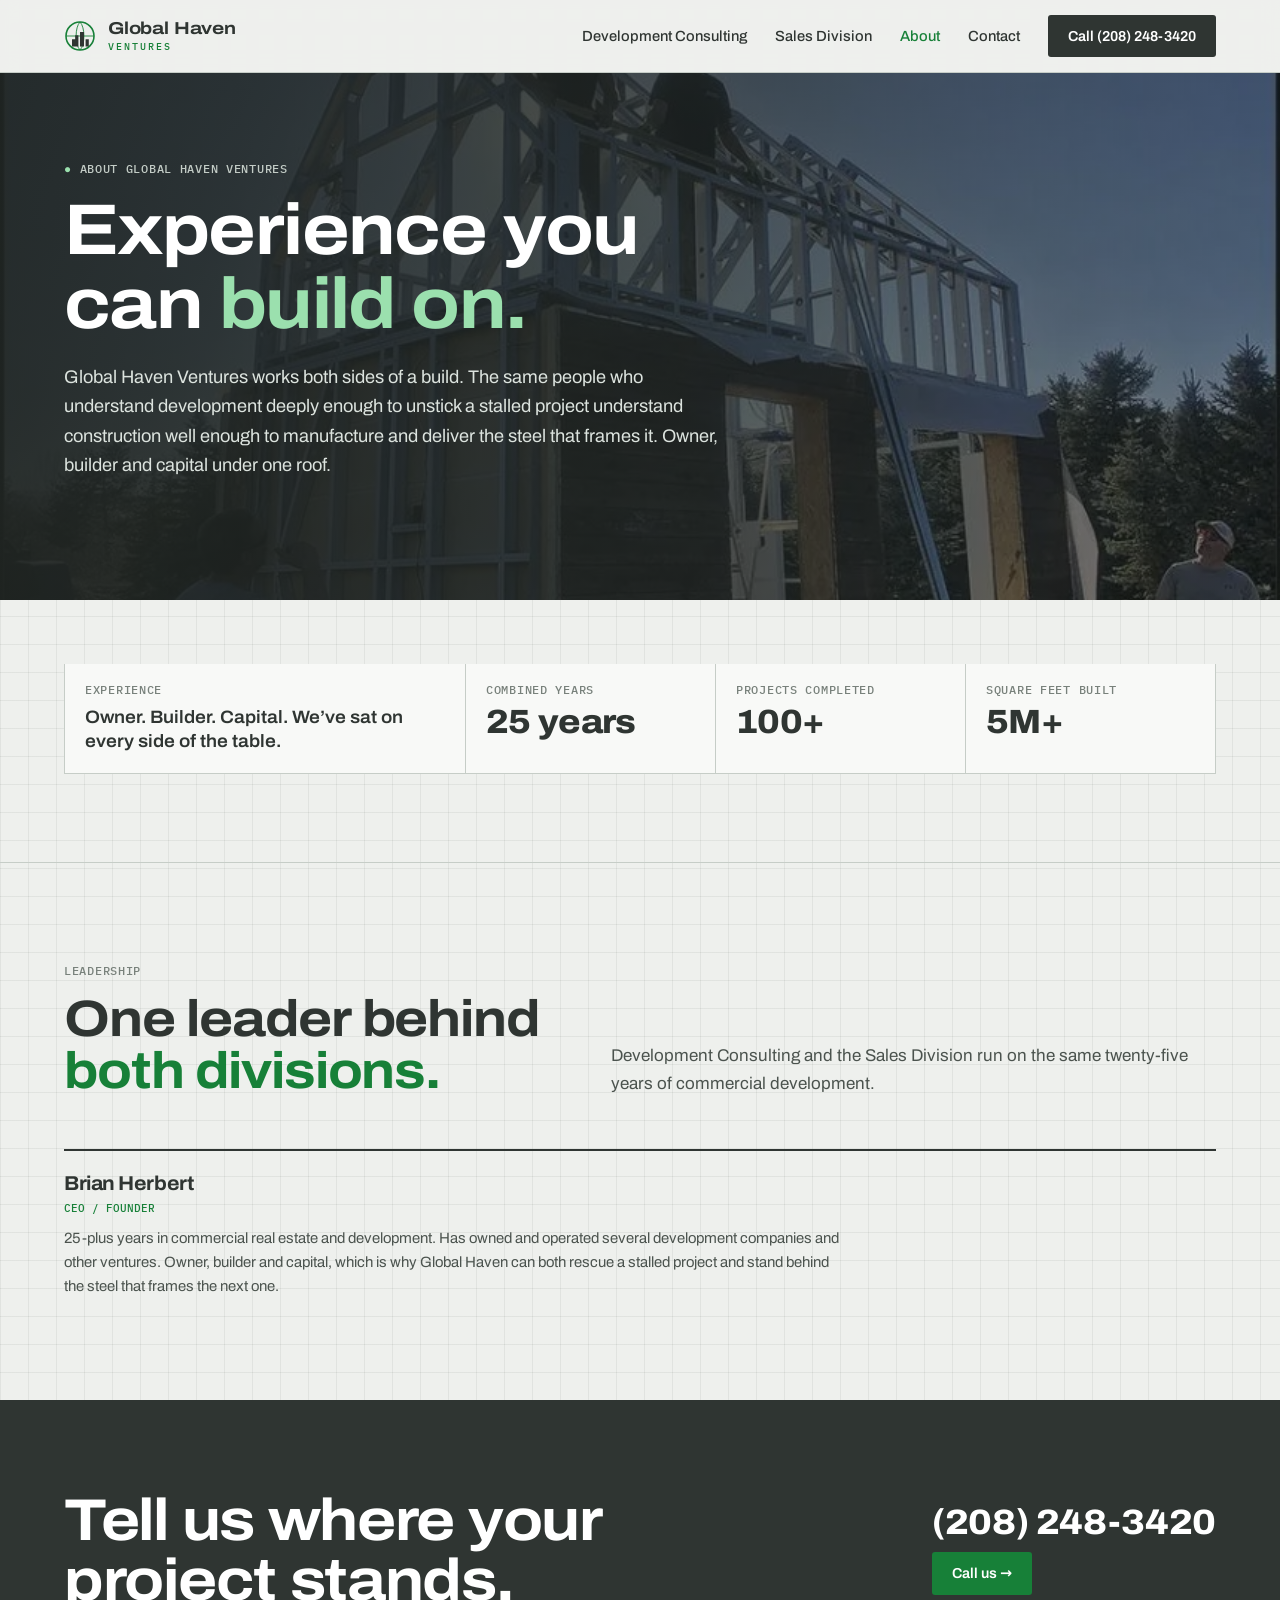
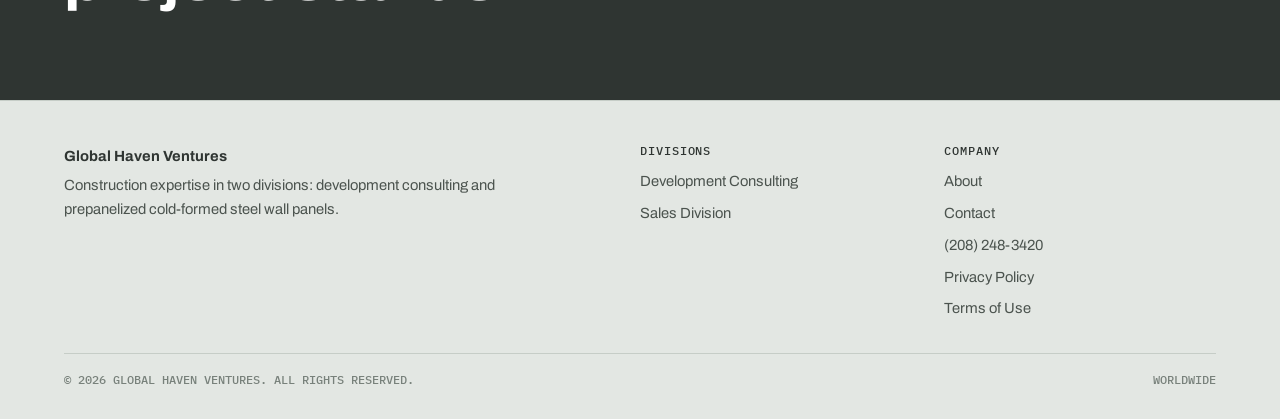
==== about.html @ a0193b82 "Deploy fix13.com — 2026-10-08T18:32Z" ====
<!DOCTYPE html>
<html lang="en">
<head>
<meta charset="utf-8" />
<meta name="viewport" content="width=device-width, initial-scale=1" />
<title>About | Global Haven Ventures</title>
<meta name="description" content="Global Haven Ventures works both sides of a build: owner, builder and capital under one roof, led by founder Brian Herbert." />
<meta name="robots" content="noindex,nofollow" />
<meta name="theme-color" content="#2F3532" />
<link rel="stylesheet" href="/ghv.css" />
<link rel="preload" href="/assets/archivo-latin-wdth-normal.woff2" as="font" type="font/woff2" crossorigin />
<link rel="preload" href="/assets/g1-crew.webp" as="image" />
</head>
<body>
<header><div class="wrap">
  <a class="mark" href="/" aria-label="Global Haven Ventures home"><svg viewBox="0 0 40 40" aria-hidden="true"><circle cx="20" cy="20" r="17.5" fill="none" stroke="#178038" stroke-width="2"/><path d="M2.5 20h35M20 2.5c-6.5 6.5-6.5 28.5 0 35M20 2.5c6.5 6.5 6.5 28.5 0 35" fill="none" stroke="#178038" stroke-width="1.1"/><path d="M10 33V24h4v-5h4v14M20 33V15h5v18M27 33v-9h4v9" fill="#2F3532"/></svg><b>Global Haven<small>Ventures</small></b></a>
  <nav aria-label="Main"><a href="/consulting">Development Consulting</a><a href="/steel">Sales Division</a><a href="/about" aria-current=page>About</a><a href="/contact">Contact</a><a class="btn" href="tel:+12082483420">Call (208) 248-3420</a>
    <details class="menu"><summary aria-label="Menu">Menu</summary><div class="menu-panel"><a href="/consulting">Development Consulting</a><a href="/steel">Sales Division</a><a href="/about">About</a><a href="/contact">Contact</a><a href="tel:+12082483420">Call (208) 248-3420</a></div></details>
  </nav>
</div></header>
<main>
<section class="hero photo-hero page-hero"><img class="hero-bg" src="/assets/g1-crew.webp" alt="Global Haven crew standing up a steel frame on site" width="860" height="642"><div class="wrap">
  <div class="tag"><b>●</b> About Global Haven Ventures</div>
  <h1 style="margin-top:20px">Experience you can <span>build on.</span></h1>
  <p class="lead">Global Haven Ventures works both sides of a build. The same people who understand development deeply enough to unstick a stalled project understand construction well enough to manufacture and deliver the steel that frames it. Owner, builder and capital under one roof.</p>
</div></section>

<section class="band"><div class="wrap">
  <div class="cred">
    <div><span class="tag">Experience</span><p>Owner. Builder. Capital. We’ve sat on every side of the table.</p></div>
    <div><span class="tag">Combined years</span><span class="stat">25 years</span></div>
    <div><span class="tag">Projects completed</span><span class="stat">100+</span></div>
    <div><span class="tag">Square feet built</span><span class="stat">5M+</span></div>
  </div>
</div></section>

<section class="sec" id="team"><div class="wrap">
  <div class="head">
    <div><div class="tag">Leadership</div><h2>One leader behind <span>both divisions.</span></h2></div>
    <p>Development Consulting and the Sales Division run on the same twenty-five years of commercial development.</p>
  </div>
  <div class="people solo">
    <div><h3>Brian Herbert</h3><span class="role">CEO / Founder</span><p>25-plus years in commercial real estate and development. Has owned and operated several development companies and other ventures. Owner, builder and capital, which is why Global Haven can both rescue a stalled project and stand behind the steel that frames the next one.</p></div>
  </div>
</div></section>

<section class="close" id="contact"><div class="wrap">
  <h2>Tell us where your project stands.</h2>
  <div class="side"><a class="phone" href="tel:+12082483420">(208) 248-3420</a><a class="btn green" href="tel:+12082483420">Call us →</a></div>
</div></section>
</main>
<footer><div class="wrap">
  <div class="grid">
    <div><b style="color:var(--ink)">Global Haven Ventures</b><p style="margin:6px 0 0;max-width:30em">Construction expertise in two divisions: development consulting and prepanelized cold-formed steel wall panels.</p></div>
    <div><h4>Divisions</h4><a href="/consulting">Development Consulting</a><a href="/steel">Sales Division</a></div>
    <div><h4>Company</h4><a href="/about">About</a><a href="/contact">Contact</a><a href="tel:+12082483420">(208) 248-3420</a><a href="/privacy-policy.html">Privacy Policy</a><a href="/terms.html">Terms of Use</a></div>
  </div>
  <div class="legal"><span>© 2026 Global Haven Ventures. All rights reserved.</span><span>Worldwide</span></div>
</div></footer>
</body>
</html>
---- ghv.css ----
/* Global Haven Ventures — fix13.com staging. Self-hosted fonts (no third-party requests). */
@font-face{font-family:"Archivo";font-style:normal;font-weight:100 900;font-stretch:62% 125%;font-display:swap;src:url(/assets/archivo-latin-wdth-normal.woff2) format("woff2-variations"),url(/assets/archivo-latin-wdth-normal.woff2) format("woff2")}
@font-face{font-family:"IBM Plex Mono";font-weight:400;font-display:swap;src:url(/assets/ibm-plex-mono-latin-400-normal.woff2) format("woff2")}
@font-face{font-family:"IBM Plex Mono";font-weight:500;font-display:swap;src:url(/assets/ibm-plex-mono-latin-500-normal.woff2) format("woff2")}
:root{
  --sheet:#EEF0ED; --sheet-2:#E3E7E3; --card:#F8F9F7; --grid:rgba(53,59,55,.07);
  --line:#C6CDC7; --ink:#2F3532; --text:#4B534E; --soft:#78817B;
  --green:#23B14D; --green-ink:#178038; --green-wash:#DDEFE2;
  --tbd:#8A5A0B; --tbd-bg:#FFF6E3; --tbd-line:#D9A441;
  --display:"Archivo",system-ui,-apple-system,"Segoe UI",sans-serif;
  --mono:"IBM Plex Mono",ui-monospace,"SFMono-Regular",Menlo,monospace;
  color-scheme:light;
}
*{box-sizing:border-box}
body{margin:0;background:var(--sheet);color:var(--text);font:400 17px/1.62 var(--display);font-stretch:100%;-webkit-font-smoothing:antialiased;
  background-image:linear-gradient(var(--grid) 1px,transparent 1px),linear-gradient(90deg,var(--grid) 1px,transparent 1px);background-size:28px 28px}
img{max-width:100%;height:auto;display:block}
a{color:inherit}
.wrap{max-width:1240px;margin:0 auto;padding-inline:clamp(16px,4vw,44px)}
h1,h2,h3{font-family:var(--display);font-stretch:112%;color:var(--ink);font-weight:700;margin:0;letter-spacing:-.022em;line-height:1.02;text-wrap:balance}
.tag{font:500 .74rem/1 var(--mono);letter-spacing:.06em;text-transform:uppercase;color:var(--soft)}
.tag b{color:var(--green-ink);font-weight:500}

header{position:sticky;top:env(safe-area-inset-top,0px);z-index:10;background:rgba(238,240,237,.94);backdrop-filter:blur(8px);border-bottom:1px solid var(--line)}
header .wrap{display:flex;align-items:center;justify-content:space-between;height:72px;gap:20px}
.mark{display:flex;align-items:center;gap:12px;text-decoration:none}
.mark svg{width:32px;height:32px}
.mark b{font:700 1.08rem/1 var(--display);font-stretch:118%;color:var(--ink);letter-spacing:-.01em}
.mark b small{display:block;font:500 .62rem/1 var(--mono);letter-spacing:.2em;color:var(--green-ink);margin-top:5px;text-transform:uppercase}
nav{display:flex;align-items:center;gap:28px}
nav a{font:500 .92rem/1 var(--display);color:var(--ink);text-decoration:none}
nav a:hover{color:var(--green-ink)}
.btn{display:inline-flex;align-items:center;gap:10px;font:600 .9rem/1 var(--display);text-decoration:none;padding:14px 20px;border-radius:3px;background:var(--ink);color:#fff;transition:background .15s}
.btn:hover{background:var(--green-ink)}
.btn.green{background:var(--green-ink)}
.btn.green:hover{background:#106B2D}

/* hero */
.hero{padding-block:clamp(48px,6vw,80px) clamp(40px,5vw,64px)}
.hero .grid{display:grid;grid-template-columns:.95fr 1.05fr;gap:clamp(24px,4vw,56px);align-items:center}
.hero h1{font-size:clamp(2.7rem,5.8vw,5rem);margin:20px 0 0}
.hero h1 span{color:var(--green-ink)}
.hero p{font-size:1.14rem;max-width:32em;margin:24px 0 32px}
.hero .ctas{display:flex;gap:12px;flex-wrap:wrap}
.drawing{background:var(--card);border:1px solid var(--line);position:relative}
.axo{width:100%;height:auto;display:block;padding:14px}
.axo .back{stroke:#AEB6AF;stroke-width:1;stroke-dasharray:3 3}
.axo .stud{fill:#D9DED9;stroke:#59625C;stroke-width:1}
.axo .stud-side{fill:#C4CBC5;stroke:#59625C;stroke-width:.8}
.axo .track{fill:#CDD3CE;stroke:#59625C;stroke-width:1}
.axo .track-top{fill:#E6EAE6;stroke:#59625C;stroke-width:.8}
.axo .insul{fill:#F3E7C8;stroke:none}
.axo .hatch{stroke:#D4BE85;stroke-width:1}
.axo .conduit{stroke:#23B14D;stroke-width:3;stroke-linecap:round}
.axo .pipe{stroke:#3F7FB3;stroke-width:3;stroke-linecap:round}
.axo .sheath{fill:rgba(35,177,77,.16);stroke:#178038;stroke-width:1.2}
.axo .sheath-line{stroke:rgba(23,128,56,.35);stroke-width:1}
.axo .lead{fill:none;stroke:#2F3532;stroke-width:.9}
.axo .dot{fill:#2F3532}
.axo .lbl{font:500 11px var(--mono);fill:#2F3532;letter-spacing:.04em}
.titleblock{display:grid;grid-template-columns:1.4fr 1fr 1fr;border-top:1px solid var(--line)}
.titleblock div{padding:10px 14px;font:500 .7rem/1.35 var(--mono);color:var(--soft);text-transform:uppercase;letter-spacing:.04em}
.titleblock div+div{border-left:1px solid var(--line)}
.titleblock b{display:block;color:var(--ink);font-weight:500;margin-top:3px}

/* fork */
.fork{display:grid;grid-template-columns:1fr 1fr;gap:16px;margin-top:clamp(40px,5vw,64px)}
.fork a{display:grid;grid-template-columns:auto 1fr auto;gap:18px;align-items:start;background:var(--card);border:1px solid var(--line);padding:24px 24px;text-decoration:none;transition:border-color .15s,transform .15s}
.fork a:hover{border-color:var(--green);transform:translateY(-2px)}
.fork .no{font:500 .78rem/1 var(--mono);color:var(--green-ink);border:1px solid var(--green);padding:6px 7px;border-radius:2px}
.fork h3{font-size:1.5rem;font-stretch:108%}
.fork p{margin:8px 0 0;font-size:.96rem;color:var(--soft)}
.fork .arr{font:500 1.3rem/1 var(--mono);color:var(--ink)}

/* section heads */
.sec{padding-block:clamp(64px,8vw,104px);border-top:1px solid var(--line)}
.sec .head{display:grid;grid-template-columns:.9fr 1.1fr;gap:clamp(24px,4vw,64px);align-items:end;margin-bottom:clamp(32px,4vw,52px)}
.sec h2{font-size:clamp(2.1rem,4vw,3.3rem);margin-top:16px}
.sec .head p{margin:0;max-width:36em}

/* process */
.process{display:grid;grid-template-columns:repeat(6,1fr);border-top:2px solid var(--ink);counter-reset:s}
.process li{list-style:none;padding:18px 16px 0 0;position:relative}
.process li:before{counter-increment:s;content:"0" counter(s);display:block;font:500 .78rem/1 var(--mono);color:var(--green-ink);margin-bottom:14px}
.process li:after{content:"";position:absolute;top:-6px;left:0;width:10px;height:10px;background:var(--sheet);border:2px solid var(--ink);border-radius:50%}
.process h3{font-size:1.15rem;font-stretch:105%;margin-bottom:8px}
.process p{font-size:.92rem;margin:0;color:var(--soft)}
ol.process{padding:0;margin:0}

/* spec table */
.table-wrap{overflow-x:auto;background:var(--card);border:1px solid var(--line)}
table{width:100%;border-collapse:collapse;min-width:640px}
th,td{text-align:left;padding:16px 18px;border-bottom:1px solid var(--line);vertical-align:top}
th{font:500 .72rem/1 var(--mono);letter-spacing:.06em;text-transform:uppercase;color:var(--soft);background:var(--sheet-2)}
td:first-child{font:600 1.04rem/1.3 var(--display);color:var(--ink);font-stretch:106%;white-space:nowrap}
tr:last-child td{border-bottom:0}
.fit{display:inline-block;font:500 .72rem/1 var(--mono);text-transform:uppercase;letter-spacing:.04em;padding:6px 8px;border-radius:2px;background:var(--green-wash);color:var(--green-ink);white-space:nowrap}
.fit.gray{background:var(--sheet-2);color:var(--soft)}

/* split */
.split{display:grid;grid-template-columns:1fr 1fr;gap:16px;align-items:start}
.panel{background:var(--card);border:1px solid var(--line);padding:clamp(24px,3vw,36px)}
.panel h3{font-size:1.6rem;margin:14px 0 12px}
.panel p{margin:0 0 16px}
.panel ul{list-style:none;padding:0;margin:0;border-top:1px solid var(--line)}
.panel li{display:flex;justify-content:space-between;gap:16px;padding:11px 0;border-bottom:1px solid var(--line);font-size:.95rem;color:var(--ink)}
.panel li span{font:500 .78rem/1.5 var(--mono);color:var(--soft);text-align:right}
.photo{margin:0;border:1px solid var(--line);background:var(--card)}
.photo img{width:100%;aspect-ratio:16/10;object-fit:cover;filter:saturate(.7)}
.photo figcaption{font:500 .7rem/1.4 var(--mono);color:var(--soft);text-transform:uppercase;padding:10px 14px;border-top:1px solid var(--line)}

.close{background:var(--ink);color:#C9D0CA;padding-block:clamp(56px,7vw,96px)}
.close .wrap{display:flex;justify-content:space-between;align-items:center;gap:28px;flex-wrap:wrap}
.close h2{color:#fff;font-size:clamp(2.2rem,4.6vw,3.8rem);max-width:12em}
.close .side{display:grid;gap:12px;justify-items:start}
footer{background:var(--sheet-2);padding-block:44px 30px;font-size:.92rem;border-top:1px solid var(--line)}
footer .grid{display:grid;grid-template-columns:2fr 1fr 1fr;gap:32px;padding-bottom:24px;border-bottom:1px solid var(--line)}
footer h4{font:500 .72rem/1 var(--mono);letter-spacing:.08em;text-transform:uppercase;color:var(--ink);margin:0 0 14px}
footer a{display:block;text-decoration:none;margin-bottom:8px}
footer a:hover{color:var(--green-ink)}
footer .legal{display:flex;justify-content:space-between;gap:16px;flex-wrap:wrap;padding-top:18px;font:500 .74rem/1.4 var(--mono);color:var(--soft);text-transform:uppercase}
a:focus-visible{outline:2px solid var(--green);outline-offset:3px}

@media (max-width:960px){
  nav a:not(.btn){display:none}
  .hero .grid,.sec .head,.split{grid-template-columns:1fr}
  .process{grid-template-columns:1fr 1fr 1fr;row-gap:28px}
  footer .grid{grid-template-columns:1fr 1fr}
}
@media (max-width:600px){
  .fork{grid-template-columns:1fr}
  .process{grid-template-columns:1fr 1fr}
  .titleblock{grid-template-columns:1fr}
  .titleblock div+div{border-left:0;border-top:1px solid var(--line)}
  footer .grid{grid-template-columns:1fr}
  nav .btn{padding:11px 14px;font-size:.82rem}
}
@media (prefers-reduced-motion:reduce){*{transition:none!important}}
/* v2 additions: brand-level hero with a division index; each division owns its own pitch. */
.btn.ghost{background:transparent;color:var(--ink);box-shadow:inset 0 0 0 1px var(--ink)}
.btn.ghost:hover{background:var(--ink);color:#fff}
.hero h1{max-width:13.5em}
.index{background:var(--card);border:1px solid var(--line)}
.index-head,.index-foot{display:flex;justify-content:space-between;font:500 .72rem/1 var(--mono);text-transform:uppercase;letter-spacing:.06em;color:var(--soft);padding:14px 20px;background:var(--sheet-2)}
.index-head{border-bottom:1px solid var(--line)}
.index-foot{border-top:1px solid var(--line);background:transparent}
.index a{display:grid;grid-template-columns:auto 1fr auto;gap:18px;align-items:start;padding:26px 20px;text-decoration:none;transition:background .15s}
.index a+a{border-top:1px solid var(--line)}
.index a:hover{background:var(--green-wash)}
.index .no{font:500 .78rem/1 var(--mono);color:var(--green-ink);border:1px solid var(--green);padding:6px 7px;border-radius:2px}
.index h3{font-size:1.55rem;font-stretch:110%}
.index p{margin:8px 0 0;font-size:.95rem;color:var(--soft)}
.index .arr{font:500 1.3rem/1 var(--mono);color:var(--ink)}
.band{padding-block:0 clamp(56px,7vw,88px)}
.wide{margin:0;border:1px solid var(--line);background:var(--card)}
.wide img{width:100%;aspect-ratio:21/8;object-fit:cover;object-position:50% 55%;filter:saturate(.7)}
.wide figcaption{display:flex;justify-content:space-between;gap:12px;font:500 .7rem/1.4 var(--mono);color:var(--soft);text-transform:uppercase;padding:10px 14px;border-top:1px solid var(--line)}
.cred{display:grid;grid-template-columns:1.6fr 1fr 1fr 1fr;border:1px solid var(--line);border-top:0;background:var(--card)}
.cred div{padding:20px;display:grid;gap:10px;align-content:start;justify-items:start}
.cred div+div{border-left:1px solid var(--line)}
.close .phone{font:800 clamp(1.6rem,3vw,2.2rem)/1 var(--display);font-stretch:108%;color:#fff;text-decoration:none;letter-spacing:-.01em}
.cred .stat{font:800 2.1rem/1 var(--display);font-stretch:108%;color:var(--ink);letter-spacing:-.02em}
.cred p{margin:0;font:600 1.12rem/1.3 var(--display);font-stretch:106%;color:var(--ink)}
.division .div-label{display:flex;align-items:center;gap:12px;font:500 .78rem/1 var(--mono);text-transform:uppercase;letter-spacing:.06em;color:var(--ink);margin-bottom:22px}
.division .div-label .no{color:#fff;background:var(--green-ink);padding:6px 8px;border-radius:2px}
.division .head{align-items:start}
.division h2{margin-top:0;font-size:clamp(2.3rem,4.6vw,3.8rem)}
.division h2 span,.sec h2 span{color:var(--green-ink)}
.cons-grid{display:grid;grid-template-columns:1fr 1.3fr;gap:16px;margin-bottom:28px}
.blockers{list-style:none;padding:0;margin:16px 0;display:flex;flex-wrap:wrap;gap:8px}
.blockers li{font:500 .9rem/1 var(--display);color:var(--ink);background:var(--sheet);border:1px solid var(--line);padding:10px 12px;border-radius:2px}
.terms{list-style:none;padding:0;margin:14px 0 16px;border-top:1px solid var(--line)}
.terms li{display:grid;grid-template-columns:200px 1fr;gap:16px;padding:14px 0;border-bottom:1px solid var(--line)}
.terms b{font:600 1.02rem/1.35 var(--display);color:var(--ink);font-stretch:106%}
.terms span{font-size:.95rem}
.small{font-size:.9rem;color:var(--soft);margin:0}
.division.steel{background:rgba(227,231,227,.55)}
.steel-grid{display:grid;grid-template-columns:1.15fr .85fr;gap:16px;margin-bottom:clamp(40px,5vw,60px);align-items:stretch}
.payoff{background:var(--card);border:1px solid var(--line);padding:clamp(22px,3vw,32px);display:flex;flex-direction:column;gap:4px}
.pay{padding:16px 0;border-bottom:1px solid var(--line)}
.pay h3{font-size:1.2rem;font-stretch:106%;margin-bottom:6px}
.pay p{margin:0;font-size:.95rem}
.payoff .small{margin-top:14px}
.division .process{margin-bottom:clamp(40px,5vw,56px)}
.division .table-wrap{margin-bottom:28px}
.people{display:grid;grid-template-columns:repeat(4,1fr);border-top:2px solid var(--ink)}
.people div{padding:22px 20px 0 0}
.people div+div{padding-left:20px;border-left:1px solid var(--line)}
.people h3{font-size:1.25rem;font-stretch:106%}
.people .role{display:block;font:500 .7rem/1.3 var(--mono);text-transform:uppercase;color:var(--green-ink);margin:8px 0 10px}
.people p{margin:0;font-size:.93rem}
@media (max-width:960px){
  .cred{grid-template-columns:1fr 1fr}
  .cred div:nth-child(3){border-left:0}
  .cred div:nth-child(n+3){border-top:1px solid var(--line)}
  .cons-grid,.steel-grid{grid-template-columns:1fr}
  .people{grid-template-columns:1fr 1fr}
  .people div,.people div+div{padding:20px 16px 20px 0;border-left:0;border-bottom:1px solid var(--line)}
  .wide img{aspect-ratio:16/9}
}
@media (max-width:600px){
  .cred{grid-template-columns:1fr}
  .cred div+div{border-left:0;border-top:1px solid var(--line)}
  .terms li{grid-template-columns:1fr;gap:4px}
  .people{grid-template-columns:1fr}
}

.photos{display:grid;grid-template-columns:1fr 1fr 1.5fr;gap:16px;margin-bottom:clamp(40px,5vw,60px)}
.photos figure{margin:0;border:1px solid var(--line);background:var(--card);display:flex;flex-direction:column}
.photos img{width:100%;height:440px;object-fit:cover}
.photos figcaption{display:flex;justify-content:space-between;gap:10px;font:500 .68rem/1.4 var(--mono);color:var(--soft);text-transform:uppercase;padding:10px 12px;border-top:1px solid var(--line)}
.wide img{object-position:50% 45%}
@media (max-width:960px){.photos{grid-template-columns:1fr 1fr}.photos figure:last-child{grid-column:1/-1}.photos img{height:360px}}
@media (max-width:600px){.photos{grid-template-columns:1fr}.photos img{height:300px}}
.panel .blockers li{display:inline-block;padding:10px 12px;border:1px solid var(--line);border-radius:2px;background:var(--sheet)}
.panel .blockers{border-top:0}
.panel .terms li{display:grid;grid-template-columns:200px 1fr;gap:16px;justify-content:initial}
.panel .terms li span{font:400 .95rem/1.5 var(--display);color:var(--text);text-align:left}
@media (max-width:600px){.panel .terms li{grid-template-columns:1fr;gap:4px}}
.people.solo{grid-template-columns:minmax(0,46em)}
.people.solo div{padding-right:0}

/* v3 hero: copy #6 on a job-site photo */
.photo-hero{position:relative;overflow:hidden;background:#2C312E;padding-block:clamp(64px,8vw,112px)}
.photo-hero .hero-bg{position:absolute;inset:0;width:100%;height:100%;object-fit:cover;object-position:62% 45%}
.photo-hero:before{content:"";position:absolute;inset:0;z-index:1;background:linear-gradient(90deg,rgba(32,37,34,.93) 0%,rgba(32,37,34,.82) 45%,rgba(32,37,34,.45) 100%)}
.photo-hero .wrap{position:relative;z-index:2}
.photo-hero .tag{color:#C3CCC6}
.photo-hero .tag b{color:#9BE0AE}
.photo-hero h1{color:#fff;font-size:clamp(3rem,6.6vw,5.6rem)}
.photo-hero h1 span{color:#9BE0AE}
.photo-hero .grid > div > p{color:#DCE3DE}
.photo-hero .index p{color:var(--soft)}
.photo-hero .ctas .btn.ghost.light{color:#fff;background:transparent;box-shadow:inset 0 0 0 1px #fff}
.photo-hero .ctas .btn.ghost.light:hover{background:#fff;color:var(--ink)}
.photo-hero .index{box-shadow:0 24px 50px -28px rgba(0,0,0,.6)}
.band{padding-top:clamp(40px,5vw,64px)}

/* Divisions card: frosted glass (option A) */
.photo-hero .index{background:rgba(30,35,32,.45);-webkit-backdrop-filter:blur(10px) saturate(1.1);backdrop-filter:blur(10px) saturate(1.1);border:1px solid rgba(255,255,255,.22);border-radius:6px;overflow:hidden;box-shadow:none}
.photo-hero .index-head{background:transparent;color:#C3CCC6;border-bottom:1px solid rgba(255,255,255,.16)}
.photo-hero .index-foot{background:transparent;color:#AEB8B1;border-top:1px solid rgba(255,255,255,.16)}
.photo-hero .index a+a{border-top:1px solid rgba(255,255,255,.16)}
.photo-hero .index a:hover{background:rgba(255,255,255,.08)}
.photo-hero .index h3{color:#fff}
.photo-hero .index p{color:#C9D2CC}
.photo-hero .index .no{color:#9BE0AE;border-color:rgba(155,224,174,.6)}
.photo-hero .index .arr{color:#fff}

/* site shell: mobile menu, current page, compact page heroes, contact, legal docs */
.menu{display:none;position:relative}
.menu summary{list-style:none;cursor:pointer;font:500 .8rem/1 var(--mono);text-transform:uppercase;letter-spacing:.06em;color:var(--ink);border:1px solid var(--line);padding:10px 12px;border-radius:3px;background:var(--card)}
.menu summary::-webkit-details-marker{display:none}
.menu-panel{position:absolute;right:0;top:calc(100% + 8px);background:var(--card);border:1px solid var(--line);min-width:230px;box-shadow:0 18px 40px -20px rgba(0,0,0,.35)}
.menu-panel a{display:block;padding:14px 16px;text-decoration:none;color:var(--ink);font-weight:500}
.menu-panel a+a{border-top:1px solid var(--line)}
nav a[aria-current=page]{color:var(--green-ink)}
.page-hero{padding-block:clamp(56px,7vw,96px)}
.page-hero h1{font-size:clamp(2.6rem,5.6vw,4.6rem);max-width:14em}
.page-hero .lead{color:#DCE3DE;font-size:1.14rem;max-width:36em;margin:22px 0 30px}
.page-hero .div-label{display:flex;align-items:center;gap:12px;font:500 .78rem/1 var(--mono);text-transform:uppercase;letter-spacing:.06em;color:#C3CCC6;margin-bottom:20px}
.page-hero .div-label .no{color:#fff;background:var(--green-ink);padding:6px 8px;border-radius:2px}
.sec.first{border-top:0}
.reach{display:grid;grid-template-columns:1.1fr .9fr;gap:16px;margin-bottom:16px}
.reach .phone-big{display:block;font:800 clamp(2rem,5vw,3.4rem)/1 var(--display);font-stretch:108%;color:var(--ink);text-decoration:none;letter-spacing:-.02em;margin:16px 0 18px}
.reach .phone-big:hover{color:var(--green-ink)}
.cards3{display:grid;grid-template-columns:repeat(3,1fr);gap:16px}
.cards3 .panel h3{font-size:1.35rem;margin:12px 0 8px}
.doc{max-width:48em}
.doc h1{font-size:clamp(2.2rem,4vw,3rem);margin:14px 0 8px}
.doc h2{font-size:1.4rem;font-stretch:106%;margin:34px 0 10px}
.doc p{margin:0 0 14px}
.doc .small{margin-bottom:24px}
@media (max-width:960px){
  .menu{display:block}
  .reach,.cards3{grid-template-columns:1fr}
}
@media (max-width:600px){nav .btn{display:none}}
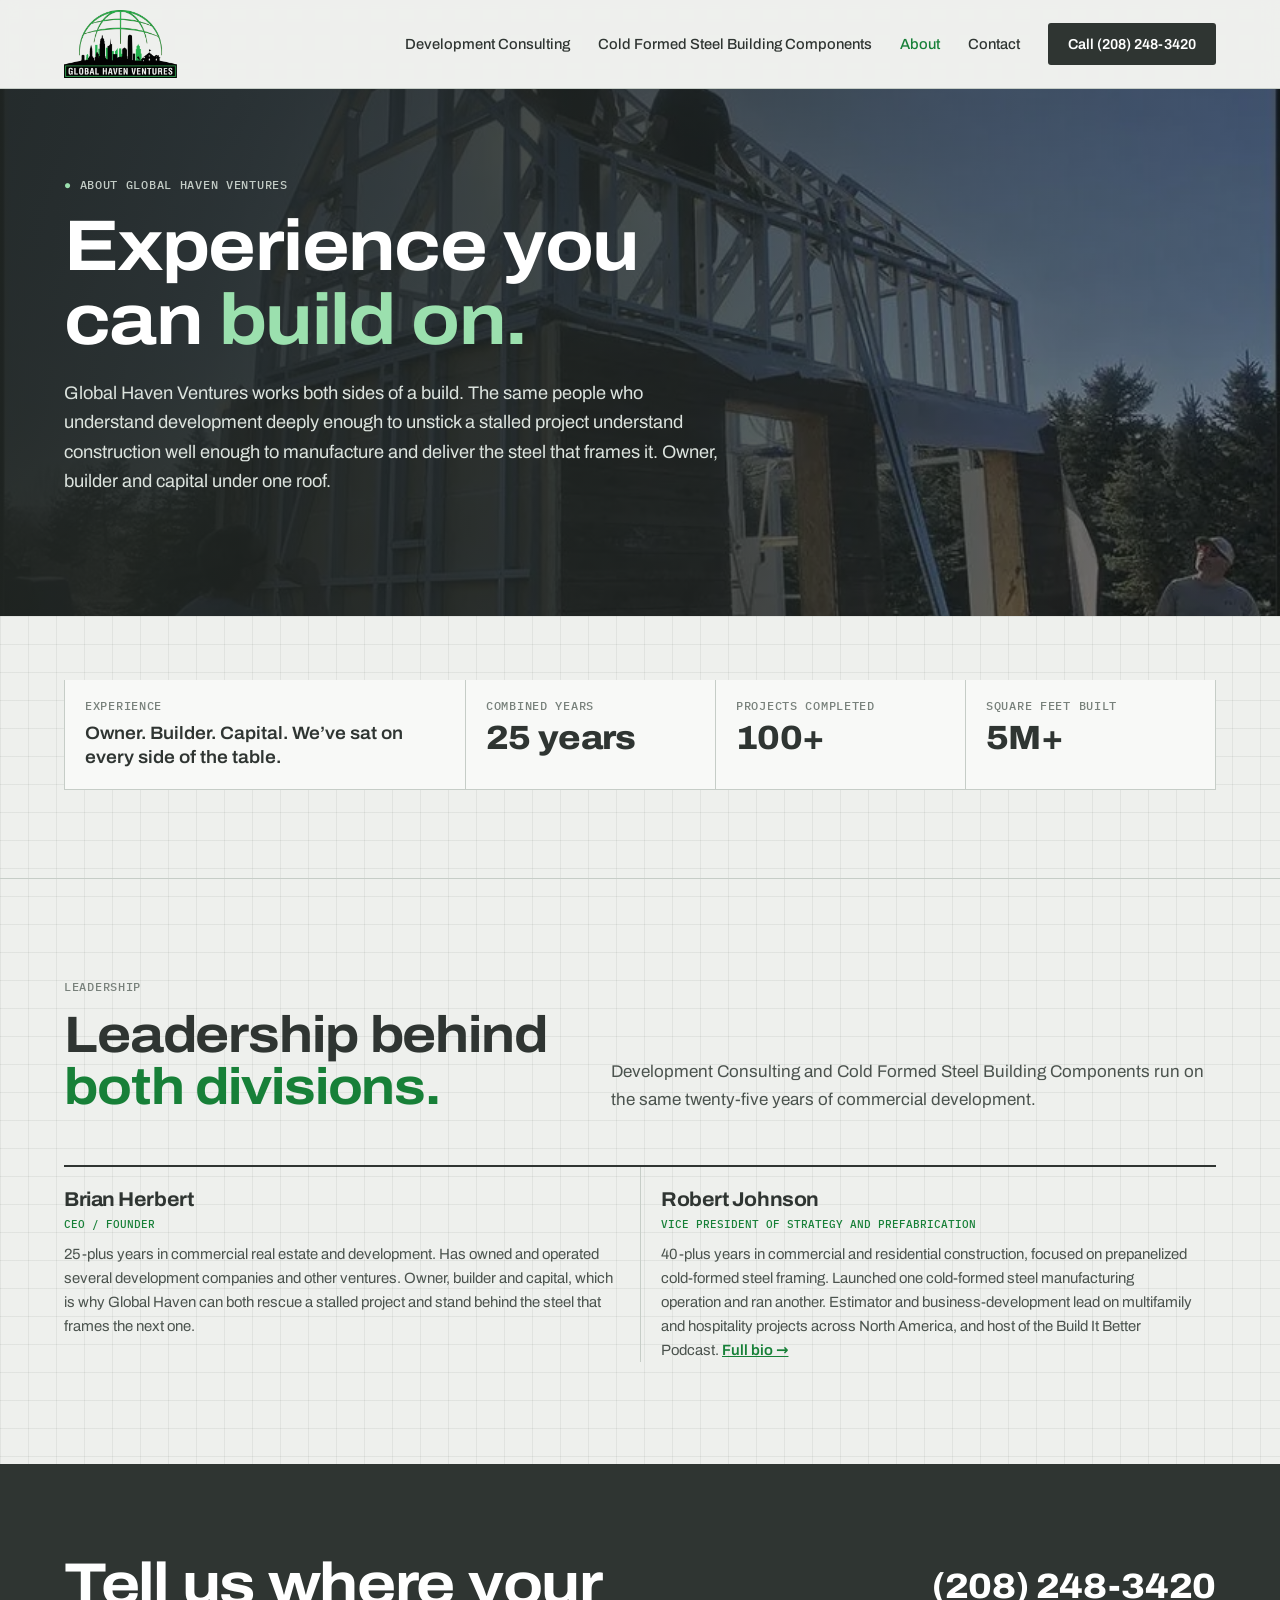
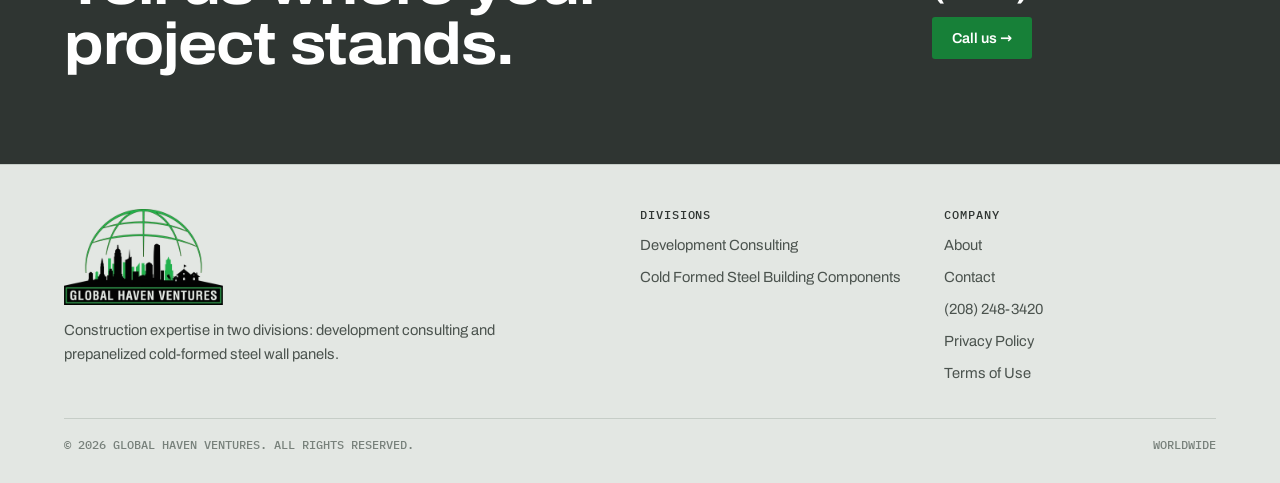
==== commit f50e20d7: "Deploy fix13.com — 2026-10-10T18:02Z" ====
--- a/about.html
+++ b/about.html
@@ -7,15 +7,17 @@
 <meta name="description" content="Global Haven Ventures works both sides of a build: owner, builder and capital under one roof, led by founder Brian Herbert." />
 <meta name="robots" content="noindex,nofollow" />
 <meta name="theme-color" content="#2F3532" />
+<link rel="icon" type="image/png" sizes="32x32" href="/assets/favicon-32.png" />
+<link rel="apple-touch-icon" href="/assets/apple-touch-icon.png" />
 <link rel="stylesheet" href="/ghv.css" />
 <link rel="preload" href="/assets/archivo-latin-wdth-normal.woff2" as="font" type="font/woff2" crossorigin />
 <link rel="preload" href="/assets/g1-crew.webp" as="image" />
 </head>
 <body>
 <header><div class="wrap">
-  <a class="mark" href="/" aria-label="Global Haven Ventures home"><svg viewBox="0 0 40 40" aria-hidden="true"><circle cx="20" cy="20" r="17.5" fill="none" stroke="#178038" stroke-width="2"/><path d="M2.5 20h35M20 2.5c-6.5 6.5-6.5 28.5 0 35M20 2.5c6.5 6.5 6.5 28.5 0 35" fill="none" stroke="#178038" stroke-width="1.1"/><path d="M10 33V24h4v-5h4v14M20 33V15h5v18M27 33v-9h4v9" fill="#2F3532"/></svg><b>Global Haven<small>Ventures</small></b></a>
-  <nav aria-label="Main"><a href="/consulting">Development Consulting</a><a href="/steel">Sales Division</a><a href="/about" aria-current=page>About</a><a href="/contact">Contact</a><a class="btn" href="tel:+12082483420">Call (208) 248-3420</a>
-    <details class="menu"><summary aria-label="Menu">Menu</summary><div class="menu-panel"><a href="/consulting">Development Consulting</a><a href="/steel">Sales Division</a><a href="/about">About</a><a href="/contact">Contact</a><a href="tel:+12082483420">Call (208) 248-3420</a></div></details>
+  <a class="mark" href="/" aria-label="Global Haven Ventures home"><img src="/assets/ghv-logo.webp" alt="Global Haven Ventures" width="398" height="240"></a>
+  <nav aria-label="Main"><a href="/consulting">Development Consulting</a><a href="/steel">Cold Formed Steel Building Components</a><a href="/about" aria-current=page>About</a><a href="/contact">Contact</a><a class="btn" href="tel:+12082483420">Call (208) 248-3420</a>
+    <details class="menu"><summary aria-label="Menu">Menu</summary><div class="menu-panel"><a href="/consulting">Development Consulting</a><a href="/steel">Cold Formed Steel Building Components</a><a href="/about">About</a><a href="/contact">Contact</a><a href="tel:+12082483420">Call (208) 248-3420</a></div></details>
   </nav>
 </div></header>
 <main>
@@ -36,11 +38,12 @@
 
 <section class="sec" id="team"><div class="wrap">
   <div class="head">
-    <div><div class="tag">Leadership</div><h2>One leader behind <span>both divisions.</span></h2></div>
-    <p>Development Consulting and the Sales Division run on the same twenty-five years of commercial development.</p>
+    <div><div class="tag">Leadership</div><h2>Leadership behind <span>both divisions.</span></h2></div>
+    <p>Development Consulting and Cold Formed Steel Building Components run on the same twenty-five years of commercial development.</p>
   </div>
-  <div class="people solo">
+  <div class="people duo">
     <div><h3>Brian Herbert</h3><span class="role">CEO / Founder</span><p>25-plus years in commercial real estate and development. Has owned and operated several development companies and other ventures. Owner, builder and capital, which is why Global Haven can both rescue a stalled project and stand behind the steel that frames the next one.</p></div>
+    <div><h3>Robert Johnson</h3><span class="role">Vice President of Strategy and Prefabrication</span><p>40-plus years in commercial and residential construction, focused on prepanelized cold-formed steel framing. Launched one cold-formed steel manufacturing operation and ran another. Estimator and business-development lead on multifamily and hospitality projects across North America, and host of the Build It Better Podcast. <a class="more" href="/robert-johnson">Full bio →</a></p></div>
   </div>
 </div></section>
 
@@ -51,8 +54,8 @@
 </main>
 <footer><div class="wrap">
   <div class="grid">
-    <div><b style="color:var(--ink)">Global Haven Ventures</b><p style="margin:6px 0 0;max-width:30em">Construction expertise in two divisions: development consulting and prepanelized cold-formed steel wall panels.</p></div>
-    <div><h4>Divisions</h4><a href="/consulting">Development Consulting</a><a href="/steel">Sales Division</a></div>
+    <div><img class="foot-logo" src="/assets/ghv-logo.webp" alt="Global Haven Ventures" width="398" height="240" loading="lazy"><p style="margin:14px 0 0;max-width:30em">Construction expertise in two divisions: development consulting and prepanelized cold-formed steel wall panels.</p></div>
+    <div><h4>Divisions</h4><a href="/consulting">Development Consulting</a><a href="/steel">Cold Formed Steel Building Components</a></div>
     <div><h4>Company</h4><a href="/about">About</a><a href="/contact">Contact</a><a href="tel:+12082483420">(208) 248-3420</a><a href="/privacy-policy.html">Privacy Policy</a><a href="/terms.html">Terms of Use</a></div>
   </div>
   <div class="legal"><span>© 2026 Global Haven Ventures. All rights reserved.</span><span>Worldwide</span></div>
--- a/ghv.css
+++ b/ghv.css
@@ -276,3 +276,28 @@
   .reach,.cards3{grid-template-columns:1fr}
 }
 @media (max-width:600px){nav .btn{display:none}}
+header .wrap{height:88px}
+.people.duo{grid-template-columns:1fr 1fr}
+.people .more{color:var(--green-ink);font-weight:600;white-space:nowrap}
+.bio{display:grid;grid-template-columns:240px 1fr;gap:clamp(24px,4vw,56px);align-items:start}
+.bio img{width:100%;border:1px solid var(--line);background:var(--card)}
+.bio .doc p{margin:0 0 16px}
+@media (max-width:760px){.bio{grid-template-columns:1fr}.bio img{max-width:220px}.people.duo{grid-template-columns:1fr}}
+.mark img{height:68px;width:auto;display:block}
+.foot-logo{height:96px;width:auto}
+@media (max-width:600px){header .wrap{height:76px}.mark img{height:58px}}
+.stats4{grid-template-columns:repeat(4,1fr);border-top:1px solid var(--line)}
+.stats4 .small{margin:0}
+.supply{display:grid;grid-template-columns:repeat(3,1fr);gap:16px}
+.supply figure{margin:0;background:var(--card);border:1px solid var(--line);display:flex;flex-direction:column}
+.supply img{width:100%;aspect-ratio:4/3;object-fit:cover}
+.supply figcaption{padding:20px 22px 24px}
+.supply .no{font:500 .78rem/1 var(--mono);color:var(--green-ink);border:1px solid var(--green);padding:6px 7px;border-radius:2px}
+.supply h3{font-size:1.4rem;margin:14px 0 8px}
+.supply p{margin:0;font-size:.95rem}
+.photo.tall{display:flex;flex-direction:column}
+.photo.tall img{aspect-ratio:auto;flex:1;height:100%;min-height:320px}
+table.vs td:first-child{white-space:normal}
+table.vs td b{color:var(--green-ink);font-weight:600}
+@media (max-width:960px){.stats4{grid-template-columns:1fr 1fr}.stats4 div:nth-child(3){border-left:0}.stats4 div:nth-child(n+3){border-top:1px solid var(--line)}.supply{grid-template-columns:1fr}}
+@media (max-width:600px){.stats4{grid-template-columns:1fr}.stats4 div+div{border-left:0;border-top:1px solid var(--line)}}
